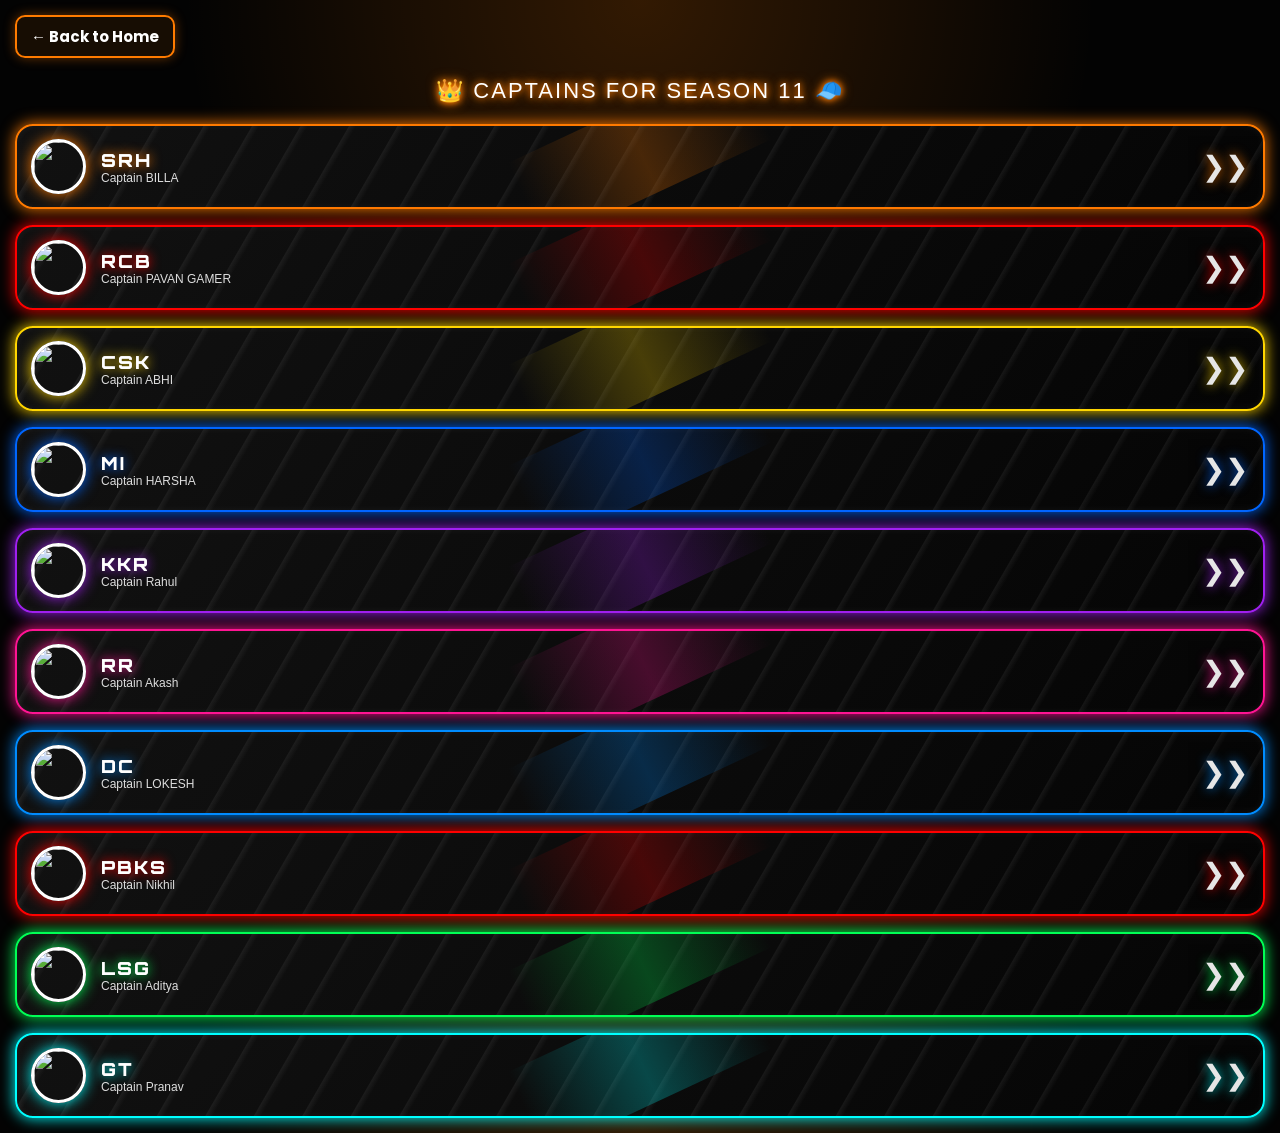
==== captains.html @ 4e65653c "Add files via upload" ====
<!DOCTYPE html>
<html lang="en">
<head>
<meta charset="UTF-8">
<meta name="viewport" content="width=device-width, initial-scale=1.0">

<title>Captains - FREEFIREXIPL</title>

<link rel="preconnect" href="https://fonts.googleapis.com">
<link rel="preconnect" href="https://fonts.gstatic.com" crossorigin>

<link href="https://fonts.googleapis.com/css2?family=Orbitron:wght@400;700;900&family=Poppins:wght@400;500&display=swap" rel="stylesheet">
<style>

*{
    margin:0;
    padding:0;
    box-sizing:border-box;
}

body{
    background:
    radial-gradient(circle at top,#ff7b0030,transparent 35%),
    radial-gradient(circle at bottom,#ff7b0030,transparent 35%),
    #030303;
    color:white;
    font-family:Arial,sans-serif;
    padding:15px;
}

/* Back Button */
.back-btn{
    display:inline-flex;
    align-items:center;
    gap:8px;
    color:white;
    text-decoration:none;
    font-weight:700;
    font-family:'Poppins';
    font-size:15px;
    padding:8px 14px;
    border:2px solid #ff7b00;
    border-radius:10px;
    background:rgba(255,123,0,.08);
    box-shadow:0 0 12px rgba(255,123,0,.4);
}

/* Heading */
.captains-heading{
    text-align:center;
    font-family:'Audiowide', sans-serif;
    font-size:22px;
    font-weight:400;
    margin:20px 0;
    color:white;
    letter-spacing:2px;
    text-transform:uppercase;
    text-shadow:
        0 0 6px #ff7b00,
        0 0 12px #ff7b00;
}

/* List */
.captains-list{
    display:flex;
    flex-direction:column;
    gap:16px;
}

/* Cards */
.captain-item{
    height:85px;
    display:flex;
    align-items:center;
    gap:15px;
    padding:10px 14px;
    position:relative;
    overflow:hidden;
    border-radius:18px;
    background:linear-gradient(135deg,#111,#050505);
    border:2px solid var(--team);
    box-shadow:
        0 0 15px var(--team),
        inset 0 0 8px rgba(255,255,255,.05);
    transition:.3s ease;
}

/* Background stripes */
.captain-item::before{
    content:"";
    position:absolute;
    inset:0;
    background:
    repeating-linear-gradient(
        120deg,
        transparent 0px,
        transparent 35px,
        rgba(255,255,255,.06) 36px,
        transparent 42px
    );
}

/* Glow streak */
.captain-item::after{
    content:"";
    position:absolute;
    width:250px;
    height:90px;
    left:40%;
    top:-20px;
    background:
    linear-gradient(
        90deg,
        transparent,
        var(--team),
        transparent
    );
    transform:rotate(-25deg);
    opacity:.25;
}

/* Hover */
.captain-item:hover{
    transform:translateY(-3px);
    box-shadow:
        0 0 20px var(--team),
        0 0 40px var(--team);
}

/* Team image */
.captain-item img{
    width:55px;
    height:55px;
    border-radius:50%;
    border:3px solid white;
    z-index:3;
    box-shadow:0 0 15px var(--team);
}

/* Text */
.captain-item div{
    z-index:3;
}

.team-name{
    font-size:18px;
    font-family:'Orbitron';
    font-weight:900;
    letter-spacing:2px;
    color:white;
    text-shadow:0 0 12px var(--team);
}

.captain-name{
    font-size:12px;
    color:#ddd;
}

/* Arrow */
.captain-item span{
    position:absolute;
    right:15px;
    font-size:28px;
    color:white;
    opacity:.9;
    text-shadow:0 0 12px var(--team);
}

/* Team Colors */
.srh{ --team:#ff7a00; }
.rcb{ --team:#ff0000; }
.csk{ --team:#ffd600; }
.mi{ --team:#0066ff; }
.kkr{ --team:#a020f0; }
.rr{ --team:#ff1493; }
.dc{ --team:#008cff; }
.pbks{ --team:#ff0000; }
.lsg{ --team:#00ff55; }
.gt{ --team:#00ffff; }

</style>
</head>

<body>

<a href="index.html" class="back-btn">← Back to Home</a>

<h2 class="captains-heading">👑 CAPTAINS FOR SEASON 11 🧢</h2>

<div class="captains-list">

    <div class="captain-item srh">
    <img src="images/srh.webp">
    <div>
        <div class="team-name">SRH</div>
        <div class="captain-name">Captain BILLA</div>
    </div>
    <span>❯❯</span>
</div>

<div class="captain-item rcb">
    <img src="images/rcb.webp">
    <div>
        <div class="team-name">RCB</div>
        <div class="captain-name">Captain PAVAN GAMER</div>
    </div>
    <span>❯❯</span>
</div>

<div class="captain-item csk">
    <img src="images/csk.webp">
    <div>
        <div class="team-name">CSK</div>
        <div class="captain-name">Captain ABHI</div>
    </div>
    <span>❯❯</span>
</div>

<div class="captain-item mi">
    <img src="images/mi.jpg">
    <div>
        <div class="team-name">MI</div>
        <div class="captain-name">Captain HARSHA</div>
    </div>
    <span>❯❯</span>
</div>

<div class="captain-item kkr">
    <img src="images/kkr.webp">
    <div>
        <div class="team-name">KKR</div>
        <div class="captain-name">Captain Rahul</div>
    </div>
    <span>❯❯</span>
</div>

<div class="captain-item rr">
    <img src="images/rrrr.jpeg">
    <div>
        <div class="team-name">RR</div>
        <div class="captain-name">Captain Akash</div>
    </div>
    <span>❯❯</span>
</div>

<div class="captain-item dc">
    <img src="images/dc.webp">
    <div>
        <div class="team-name">DC</div>
        <div class="captain-name">Captain LOKESH</div>
    </div>
    <span>❯❯</span>
</div>

<div class="captain-item pbks">
    <img src="images/pbks.webp">
    <div>
        <div class="team-name">PBKS</div>
        <div class="captain-name">Captain Nikhil</div>
    </div>
    <span>❯❯</span>
</div>

<div class="captain-item lsg">
    <img src="images/lsg.webp">
    <div>
        <div class="team-name">LSG</div>
        <div class="captain-name">Captain Aditya</div>
    </div>
    <span>❯❯</span>
</div>

<div class="captain-item gt">
    <img src="images/gt.webp">
    <div>
        <div class="team-name">GT</div>
        <div class="captain-name">Captain Pranav</div>
    </div>
    <span>❯❯</span>
</div>
</div>

</body>
</html>
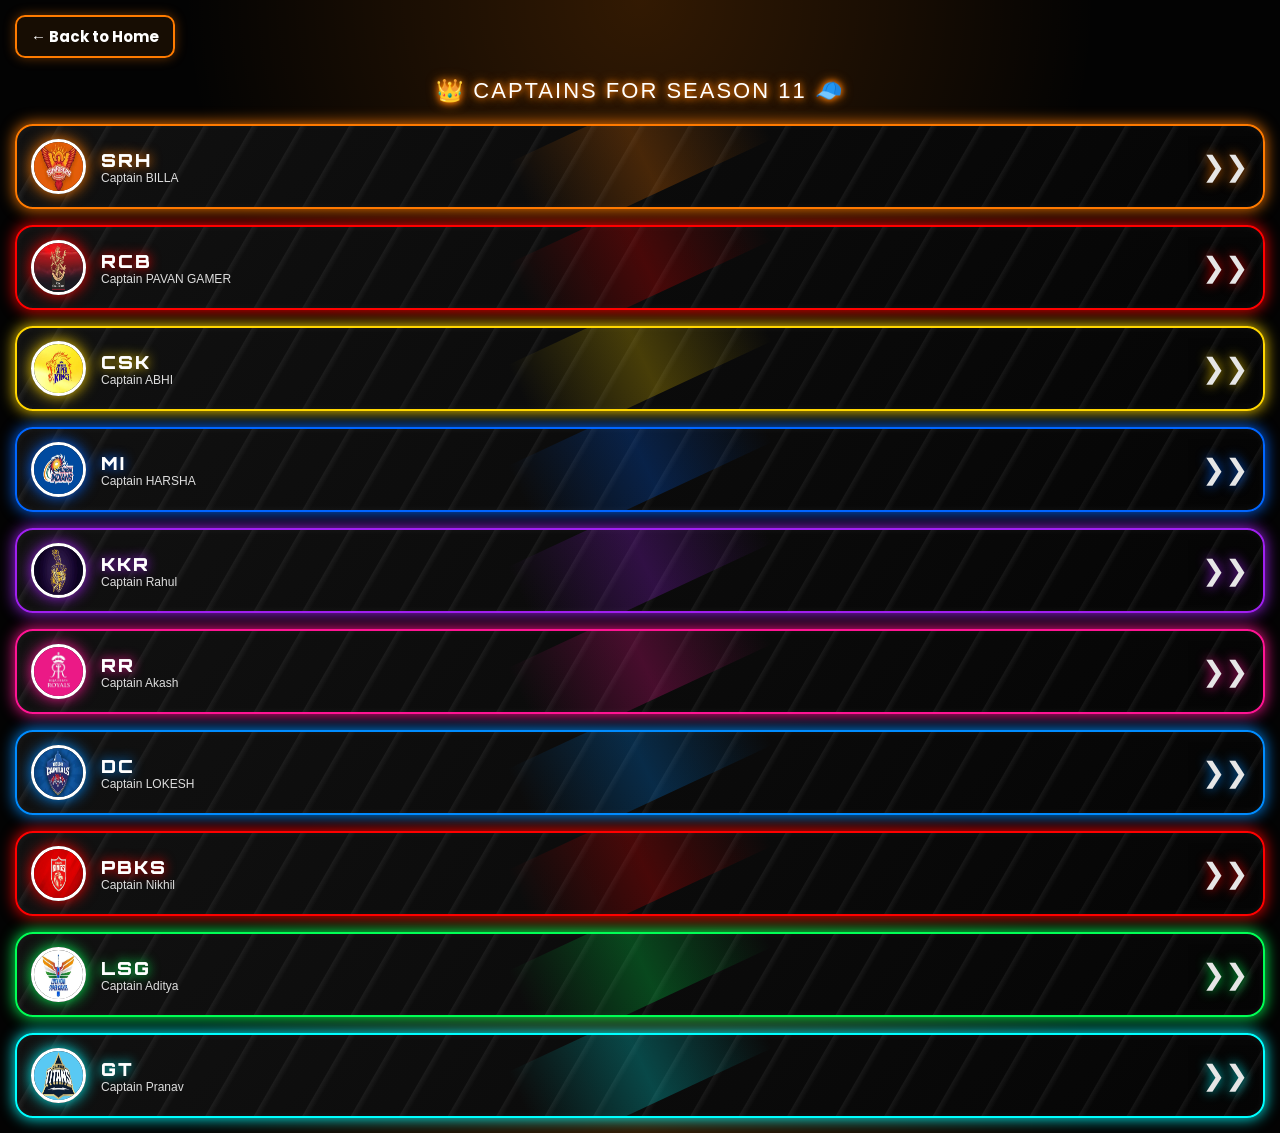
==== commit 7fbdcf70: "Update captains.html" ====
--- a/captains.html
+++ b/captains.html
@@ -190,7 +190,7 @@
 <div class="captains-list">
 
     <div class="captain-item srh">
-    <img src="images/srh.webp">
+    <img src="srh.webp">
     <div>
         <div class="team-name">SRH</div>
         <div class="captain-name">Captain BILLA</div>
@@ -199,7 +199,7 @@
 </div>
 
 <div class="captain-item rcb">
-    <img src="images/rcb.webp">
+    <img src="rcb.webp">
     <div>
         <div class="team-name">RCB</div>
         <div class="captain-name">Captain PAVAN GAMER</div>
@@ -208,7 +208,7 @@
 </div>
 
 <div class="captain-item csk">
-    <img src="images/csk.webp">
+    <img src="csk.webp">
     <div>
         <div class="team-name">CSK</div>
         <div class="captain-name">Captain ABHI</div>
@@ -217,7 +217,7 @@
 </div>
 
 <div class="captain-item mi">
-    <img src="images/mi.jpg">
+    <img src="mi.jpg">
     <div>
         <div class="team-name">MI</div>
         <div class="captain-name">Captain HARSHA</div>
@@ -226,7 +226,7 @@
 </div>
 
 <div class="captain-item kkr">
-    <img src="images/kkr.webp">
+    <img src="kkr.webp">
     <div>
         <div class="team-name">KKR</div>
         <div class="captain-name">Captain Rahul</div>
@@ -235,7 +235,7 @@
 </div>
 
 <div class="captain-item rr">
-    <img src="images/rrrr.jpeg">
+    <img src="rrrr.jpeg">
     <div>
         <div class="team-name">RR</div>
         <div class="captain-name">Captain Akash</div>
@@ -244,7 +244,7 @@
 </div>
 
 <div class="captain-item dc">
-    <img src="images/dc.webp">
+    <img src="dc.webp">
     <div>
         <div class="team-name">DC</div>
         <div class="captain-name">Captain LOKESH</div>
@@ -253,7 +253,7 @@
 </div>
 
 <div class="captain-item pbks">
-    <img src="images/pbks.webp">
+    <img src="pbks.webp">
     <div>
         <div class="team-name">PBKS</div>
         <div class="captain-name">Captain Nikhil</div>
@@ -262,7 +262,7 @@
 </div>
 
 <div class="captain-item lsg">
-    <img src="images/lsg.webp">
+    <img src="lsg.webp">
     <div>
         <div class="team-name">LSG</div>
         <div class="captain-name">Captain Aditya</div>
@@ -271,7 +271,7 @@
 </div>
 
 <div class="captain-item gt">
-    <img src="images/gt.webp">
+    <img src="gt.webp">
     <div>
         <div class="team-name">GT</div>
         <div class="captain-name">Captain Pranav</div>
@@ -281,4 +281,4 @@
 </div>
 
 </body>
-</html>+</html>
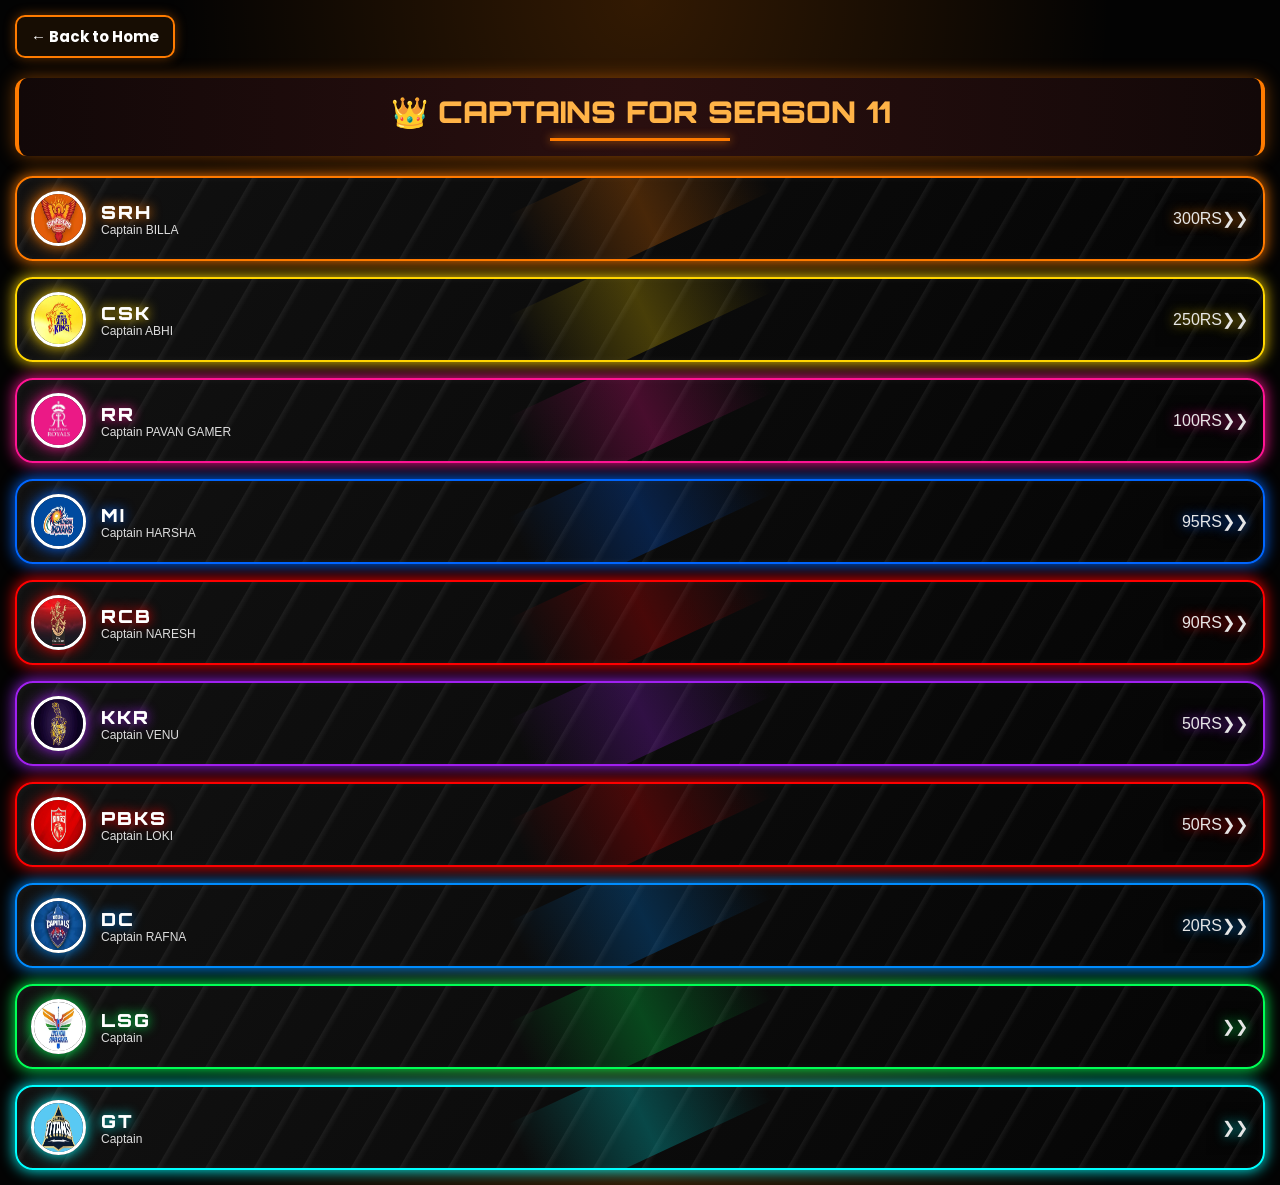
==== commit dd1ef252: "Add files via upload" ====
--- a/captains.html
+++ b/captains.html
@@ -48,18 +48,32 @@
 /* Heading */
 .captains-heading{
     text-align:center;
-    font-family:'Audiowide', sans-serif;
-    font-size:22px;
-    font-weight:400;
+    font-family:'Orbitron', sans-serif;
+    font-size:30px;
+    font-weight:900;
     margin:20px 0;
-    color:white;
-    letter-spacing:2px;
-    text-transform:uppercase;
-    text-shadow:
-        0 0 6px #ff7b00,
-        0 0 12px #ff7b00;
-}
-
+    padding:15px 10px;
+
+    background:linear-gradient(90deg,#120808,#2a0f0f,#120808);
+
+    border-left:4px solid #ff7b00;
+    border-right:4px solid #ff7b00;
+    border-radius:12px;
+
+    color:#ffb347;
+
+    box-shadow:0 0 18px rgba(255,123,0,.45);
+}
+
+.captains-heading::after{
+    content:"";
+    display:block;
+    width:180px;
+    height:3px;
+    background:#ff7b00;
+    margin:8px auto 0 auto;
+    box-shadow:0 0 10px #ff7b00;
+}
 /* List */
 .captains-list{
     display:flex;
@@ -157,10 +171,11 @@
 }
 
 /* Arrow */
+
 .captain-item span{
     position:absolute;
     right:15px;
-    font-size:28px;
+    font-size:16px;   /* smaller text */
     color:white;
     opacity:.9;
     text-shadow:0 0 12px var(--team);
@@ -185,7 +200,7 @@
 
 <a href="index.html" class="back-btn">← Back to Home</a>
 
-<h2 class="captains-heading">👑 CAPTAINS FOR SEASON 11 🧢</h2>
+<h2 class="captains-heading">👑 CAPTAINS FOR SEASON 11 </h2>
 
 <div class="captains-list">
 
@@ -195,77 +210,77 @@
         <div class="team-name">SRH</div>
         <div class="captain-name">Captain BILLA</div>
     </div>
-    <span>❯❯</span>
+    <span>300RS❯❯</span>
+</div>
+
+<div class="captain-item csk">
+    <img src="csk.webp">
+    <div>
+        <div class="team-name">CSK</div>
+        <div class="captain-name">Captain ABHI</div>
+    </div>
+    <span>250RS❯❯</span>
+</div>
+
+<div class="captain-item rr">
+    <img src="rrrr.jpeg">
+    <div>
+        <div class="team-name">RR</div>
+        <div class="captain-name">Captain PAVAN GAMER</div>
+    </div>
+    <span>100RS❯❯</span>
+</div>
+
+<div class="captain-item mi">
+    <img src="mi.jpg">
+    <div>
+        <div class="team-name">MI</div>
+        <div class="captain-name">Captain HARSHA</div>
+    </div>
+    <span>95RS❯❯</span>
 </div>
 
 <div class="captain-item rcb">
     <img src="rcb.webp">
     <div>
         <div class="team-name">RCB</div>
-        <div class="captain-name">Captain PAVAN GAMER</div>
-    </div>
-    <span>❯❯</span>
-</div>
-
-<div class="captain-item csk">
-    <img src="csk.webp">
-    <div>
-        <div class="team-name">CSK</div>
-        <div class="captain-name">Captain ABHI</div>
-    </div>
-    <span>❯❯</span>
-</div>
-
-<div class="captain-item mi">
-    <img src="mi.jpg">
-    <div>
-        <div class="team-name">MI</div>
-        <div class="captain-name">Captain HARSHA</div>
-    </div>
-    <span>❯❯</span>
+        <div class="captain-name">Captain NARESH</div>
+    </div>
+    <span>90RS❯❯</span>
 </div>
 
 <div class="captain-item kkr">
     <img src="kkr.webp">
     <div>
         <div class="team-name">KKR</div>
-        <div class="captain-name">Captain Rahul</div>
-    </div>
-    <span>❯❯</span>
-</div>
-
-<div class="captain-item rr">
-    <img src="rrrr.jpeg">
-    <div>
-        <div class="team-name">RR</div>
-        <div class="captain-name">Captain Akash</div>
-    </div>
-    <span>❯❯</span>
+        <div class="captain-name">Captain VENU</div>
+    </div>
+    <span>50RS❯❯</span>
+</div>
+
+<div class="captain-item pbks">
+    <img src="pbks.webp">
+    <div>
+        <div class="team-name">PBKS</div>
+        <div class="captain-name">Captain LOKI</div>
+    </div>
+    <span>50RS❯❯</span>
 </div>
 
 <div class="captain-item dc">
     <img src="dc.webp">
     <div>
         <div class="team-name">DC</div>
-        <div class="captain-name">Captain LOKESH</div>
-    </div>
-    <span>❯❯</span>
-</div>
-
-<div class="captain-item pbks">
-    <img src="pbks.webp">
-    <div>
-        <div class="team-name">PBKS</div>
-        <div class="captain-name">Captain Nikhil</div>
-    </div>
-    <span>❯❯</span>
+        <div class="captain-name">Captain RAFNA</div>
+    </div>
+    <span>20RS❯❯</span>
 </div>
 
 <div class="captain-item lsg">
     <img src="lsg.webp">
     <div>
         <div class="team-name">LSG</div>
-        <div class="captain-name">Captain Aditya</div>
+        <div class="captain-name">Captain </div>
     </div>
     <span>❯❯</span>
 </div>
@@ -274,11 +289,11 @@
     <img src="gt.webp">
     <div>
         <div class="team-name">GT</div>
-        <div class="captain-name">Captain Pranav</div>
+        <div class="captain-name">Captain </div>
     </div>
     <span>❯❯</span>
 </div>
 </div>
 
 </body>
-</html>
+</html>
